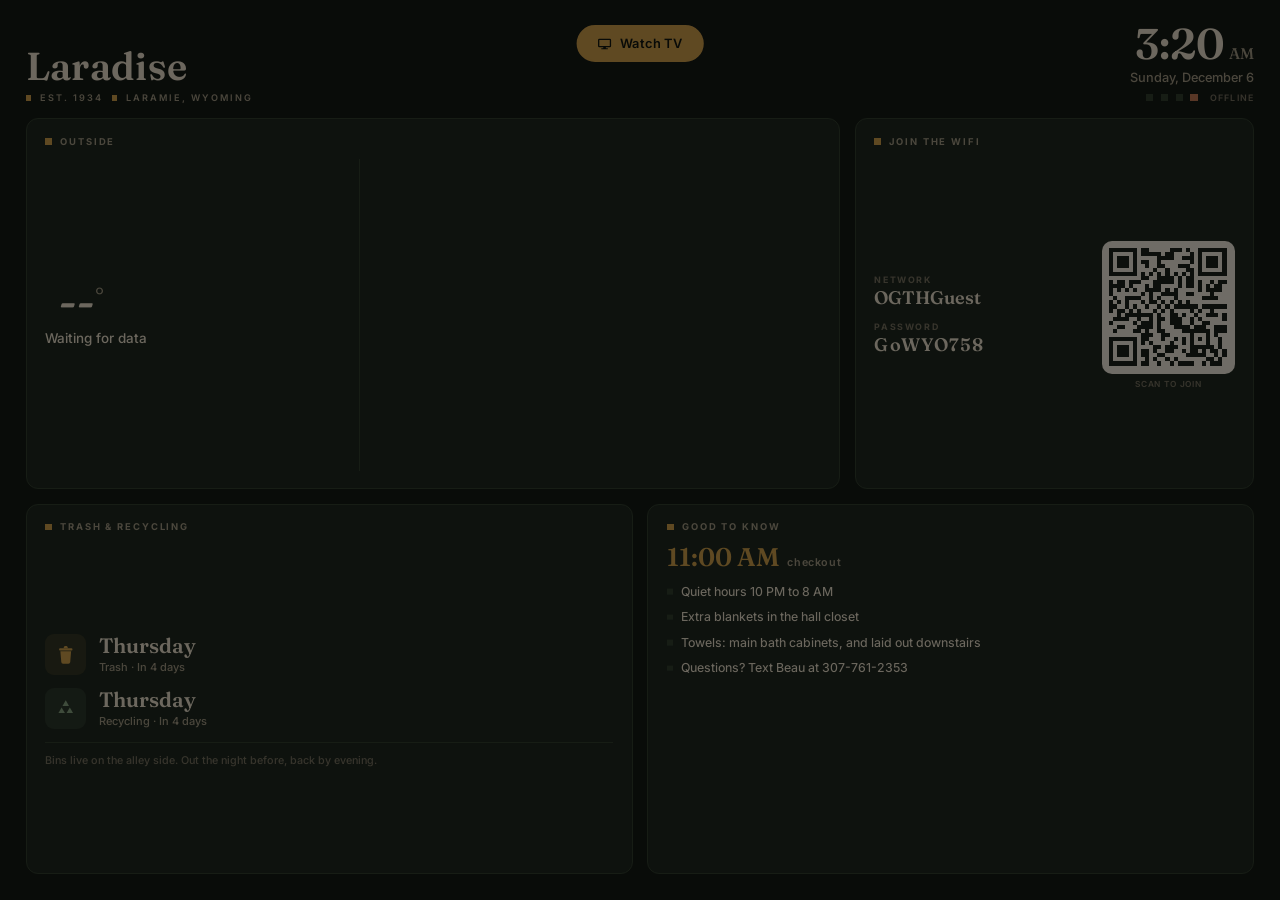
==== addons/laradise-dashboard/app/src/main/assets/index.html @ 9e6f0a65 "Laradise: guest dashboard add-on and onn 4K Pro debloat list - addons/laradise-dashboard: the Laradi" ====
<!DOCTYPE html>
<html lang="en">
<head>
<meta charset="UTF-8">
<meta name="viewport" content="width=device-width, initial-scale=1">
<title>Laradise</title>
<!--
  LARADISE KIOSK DASHBOARD
  Single-file guest dashboard for a 10" Fire tablet, backed by Home Assistant.

  QUICK START
  1. Fill in CONFIG below: HA token, entity IDs, real WiFi creds, trash schedule.
  2. Copy this file to /config/www/ on the HA VM.
     It will be served at:  http://<ha-ip>:8123/local/laradise-dashboard.html
     (haUrl can stay "" when served from HA itself, it auto-detects.)
  3. On the Fire tablet, install Fully Kiosk Browser and set that URL as the
     start URL. Keep screen on, disable screensaver.
  4. Token tip: create a separate NON-ADMIN HA user and generate the
     long-lived token from that account. Anyone on the guest LAN who finds
     this URL can read the token in the page source.

  With token left blank the page runs in DEMO mode with fake data so you can
  preview the design.
-->
<link rel="preconnect" href="https://fonts.googleapis.com">
<link rel="preconnect" href="https://fonts.gstatic.com" crossorigin>
<link href="https://fonts.googleapis.com/css2?family=Fraunces:opsz,wght@9..144,500;9..144,600;9..144,700&family=Inter:wght@400;500;600;700&display=swap" rel="stylesheet">
<script src="qrcode.min.js"></script>
<style>
  :root{
    --bg:#161b16;
    --card:#202920;
    --card-raised:#273127;
    --line:#33402f;
    --cream:#efe5d0;
    --muted:#a79e87;
    --faint:#7b7563;
    --brass:#d2a24c;
    --brass-dim:#8a6c34;
    --sage:#8da986;
    --cool:#8fb0b5;
    --terra:#c47a55;
    --ink:#131711;
    --radius:12px;
    --serif:"Fraunces", Georgia, "Times New Roman", serif;
    --sans:"Inter", -apple-system, "Segoe UI", Roboto, sans-serif;
  }
  *{box-sizing:border-box; margin:0; padding:0; -webkit-tap-highlight-color:transparent;}
  html{font-size:clamp(13px, 1.05vw, 18px);}
  body{
    background:var(--bg);
    color:var(--cream);
    font-family:var(--sans);
    height:100vh; width:100vw;
    overflow:hidden;
    user-select:none; -webkit-user-select:none;
    overscroll-behavior:none;
  }
  #app{
    height:100%;
    display:flex; flex-direction:column;
    padding:1.6rem 1.9rem 1.9rem;
    gap:1.1rem;
  }

  /* ============ HEADER ============ */
  header{display:flex; align-items:flex-end; justify-content:space-between; gap:1.5rem; position:relative;}
  .tvbtn{
    position:absolute; left:50%; top:.3rem; transform:translateX(-50%);
    display:flex; align-items:center; gap:.55rem;
    padding:.6rem 1.25rem; border-radius:999px;
    background:var(--card); color:var(--cream);
    border:2px solid var(--brass-dim);
    font-family:var(--sans); font-size:.9rem; font-weight:600; letter-spacing:.04em;
    cursor:pointer; outline:none;
    transition:background .15s, color .15s, border-color .15s, transform .15s;
  }
  .tvbtn svg{width:1.1rem; height:1.1rem; fill:currentColor;}
  .tvbtn:focus{background:var(--brass); border-color:var(--brass); color:var(--ink); transform:translateX(-50%) scale(1.06);}
  .brand h1{
    font-family:var(--serif);
    font-weight:600;
    font-size:2.9rem;
    letter-spacing:.01em;
    line-height:1;
  }
  .brand .sub{
    margin-top:.5rem;
    display:flex; align-items:center; gap:.65rem;
    font-size:.68rem; font-weight:600;
    letter-spacing:.22em; text-transform:uppercase;
    color:var(--muted);
  }
  .sub .sq{width:.42rem; height:.42rem; background:var(--brass);}
  .timeblock{text-align:right;}
  .clock{
    font-family:var(--serif); font-weight:600;
    font-size:3.2rem; line-height:1;
    font-variant-numeric:tabular-nums;
  }
  .clock .ampm{font-size:1.15rem; font-weight:500; color:var(--muted); margin-left:.35rem;}
  .date{margin-top:.4rem; font-size:.95rem; color:var(--muted); font-weight:500;}

  /* craftsman tile divider, signature element */
  .tilerow{display:flex; gap:.55rem; align-items:center;}
  .tilerow .tile{width:.55rem; height:.55rem; background:var(--line);}
  .tilerow .tile.lit{background:var(--brass);}
  #connTile{transition:background .4s;}
  .connlabel{font-size:.66rem; letter-spacing:.14em; text-transform:uppercase; color:var(--faint); font-weight:600; margin-left:.35rem;}

  /* ============ GRID ============ */
  .grid{
    flex:1; min-height:0;
    display:grid;
    grid-template-columns:repeat(12, 1fr);
    grid-template-rows:repeat(2, 1fr);
    gap:1.1rem;
  }
  .card{
    background:var(--card);
    border:1px solid var(--line);
    border-radius:var(--radius);
    padding:1.25rem 1.4rem;
    display:flex; flex-direction:column;
    min-height:0; overflow:hidden;
  }
  .card-eyebrow{
    display:flex; align-items:center; gap:.6rem;
    font-size:.7rem; font-weight:700;
    letter-spacing:.2em; text-transform:uppercase;
    color:var(--muted);
    margin-bottom:.9rem;
    flex-shrink:0;
  }
  .card-eyebrow::before{content:""; width:.5rem; height:.5rem; background:var(--brass); flex-shrink:0;}
  .card-eyebrow svg{width:1.05rem; height:1.05rem; fill:var(--muted); margin-left:auto;}

  #climateCol{grid-column:span 4; grid-row:span 2; display:flex; flex-direction:column; gap:1.1rem;}
  #weatherCard{grid-column:span 5;}
  #wifiCard{grid-column:span 3;}
  #trashCard{grid-column:span 4;}
  #notesCard{grid-column:span 4;}
  body.noclimate #climateCol{display:none;}
  body.noclimate #weatherCard{grid-column:span 8;}
  body.noclimate #wifiCard{grid-column:span 4;}
  body.noclimate #trashCard, body.noclimate #notesCard{grid-column:span 6;}

  /* ============ CLIMATE ============ */
  .clim{flex:1;}
  .clim-body{flex:1; display:flex; flex-direction:column; justify-content:space-between; min-height:0;}
  .clim-now{display:flex; align-items:baseline; gap:.9rem; flex-wrap:wrap;}
  .clim-temp{
    font-family:var(--serif); font-weight:600;
    font-size:clamp(3.6rem, 5.2vw, 5.4rem);
    line-height:.95;
    font-variant-numeric:tabular-nums;
  }
  .clim-temp .deg{font-size:.45em; vertical-align:.7em; color:var(--muted); font-weight:500;}
  .action-chip{
    font-size:.72rem; font-weight:700; letter-spacing:.14em; text-transform:uppercase;
    padding:.4rem .7rem; border-radius:6px;
    background:var(--card-raised); color:var(--muted);
    border:1px solid var(--line);
  }
  .action-chip.heating{color:var(--brass); border-color:var(--brass-dim);}
  .action-chip.cooling{color:var(--cool); border-color:#4e6a6e;}
  .action-chip.drying, .action-chip.fan{color:var(--sage); border-color:#4d6349;}

  .setrow{
    display:flex; align-items:center; justify-content:space-between;
    gap:.8rem; margin:1.1rem 0;
  }
  .setbtn{
    width:4.1rem; height:4.1rem;
    border-radius:10px;
    border:1px solid var(--line);
    background:var(--card-raised);
    color:var(--brass);
    font-family:var(--serif); font-size:2rem; font-weight:600;
    display:flex; align-items:center; justify-content:center;
    cursor:pointer;
    transition:transform .08s, background .15s;
  }
  .setbtn:active{transform:scale(.94); background:#2e3a2e;}
  .settarget{text-align:center;}
  .settarget .val{
    font-family:var(--serif); font-weight:600;
    font-size:2.7rem; line-height:1;
    font-variant-numeric:tabular-nums;
  }
  .settarget .lbl{font-size:.68rem; letter-spacing:.18em; text-transform:uppercase; color:var(--muted); font-weight:600; margin-top:.3rem;}

  .modes{display:flex; flex-wrap:wrap; gap:.55rem;}
  .modebtn{
    flex:1; min-width:4.2rem;
    padding:.75rem .5rem;
    border-radius:8px;
    border:1px solid var(--line);
    background:transparent;
    color:var(--muted);
    font-family:var(--sans); font-size:.82rem; font-weight:600;
    letter-spacing:.04em;
    cursor:pointer;
    transition:all .15s;
  }
  .modebtn.active{background:var(--brass); border-color:var(--brass); color:var(--ink);}
  .modebtn:active{transform:scale(.96);}
  .clim-offline{color:var(--terra); font-size:.85rem; font-weight:500; margin-top:.6rem;}

  /* ============ WEATHER ============ */
  .wx-body{flex:1; display:flex; gap:1.4rem; min-height:0; align-items:stretch;}
  .wx-now{display:flex; flex-direction:column; justify-content:center; gap:.35rem; min-width:38%;}
  .wx-nowtop{display:flex; align-items:center; gap:1rem;}
  .wx-nowtop svg{width:3.4rem; height:3.4rem; fill:var(--brass); flex-shrink:0;}
  .wx-temp{
    font-family:var(--serif); font-weight:600;
    font-size:clamp(2.8rem, 3.6vw, 3.8rem); line-height:1;
    font-variant-numeric:tabular-nums;
  }
  .wx-temp .deg{font-size:.5em; vertical-align:.6em; color:var(--muted);}
  .wx-cond{font-size:1rem; color:var(--cream); font-weight:500;}
  .wx-hilo{font-size:.85rem; color:var(--muted); font-weight:500;}
  .wx-forecast{
    flex:1; display:flex; gap:.6rem;
    border-left:1px solid var(--line);
    padding-left:1.4rem;
  }
  .wx-day{
    flex:1; display:flex; flex-direction:column;
    align-items:center; justify-content:center; gap:.55rem;
  }
  .wx-day .d{font-size:.7rem; font-weight:700; letter-spacing:.16em; text-transform:uppercase; color:var(--muted);}
  .wx-day svg{width:1.9rem; height:1.9rem; fill:var(--cream);}
  .wx-day .hi{font-size:1.05rem; font-weight:600; font-variant-numeric:tabular-nums;}
  .wx-day .lo{font-size:.85rem; color:var(--faint); font-weight:500; font-variant-numeric:tabular-nums;}

  /* ============ WIFI ============ */
  .wifi-body{flex:1; display:flex; gap:1.1rem; align-items:center; min-height:0;}
  .wifi-text{flex:1; min-width:0; display:flex; flex-direction:column; gap:.85rem;}
  .wifi-field .k{font-size:.66rem; letter-spacing:.18em; text-transform:uppercase; color:var(--faint); font-weight:700; margin-bottom:.25rem;}
  .wifi-field .v{
    font-family:var(--serif); font-weight:600;
    font-size:1.35rem; line-height:1.15;
    overflow-wrap:anywhere;
  }
  .wifi-field .v.pass{letter-spacing:.06em;}
  .qrwrap{
    background:#f5efe2;
    padding:.55rem; border-radius:10px;
    flex-shrink:0;
    display:flex; align-items:center; justify-content:center;
  }
  .qrhint{font-size:.62rem; color:var(--faint); text-align:center; margin-top:.4rem; letter-spacing:.08em; text-transform:uppercase; font-weight:600;}

  /* ============ TRASH ============ */
  .trash-body{flex:1; display:flex; flex-direction:column; justify-content:center; gap:1rem; min-height:0;}
  .pickup{display:flex; align-items:center; gap:1rem;}
  .pickup .icon{
    width:3rem; height:3rem; border-radius:9px;
    display:flex; align-items:center; justify-content:center;
    flex-shrink:0;
  }
  .pickup .icon svg{width:1.6rem; height:1.6rem;}
  .pickup.trash .icon{background:rgba(210,162,76,.13);} .pickup.trash .icon svg{fill:var(--brass);}
  .pickup.recycle .icon{background:rgba(141,169,134,.13);} .pickup.recycle .icon svg{fill:var(--sage);}
  .pickup .info{min-width:0;}
  .pickup .day{font-family:var(--serif); font-weight:600; font-size:1.55rem; line-height:1.1;}
  .pickup .when{font-size:.82rem; color:var(--muted); font-weight:500; margin-top:.15rem;}
  .trash-note{font-size:.8rem; color:var(--faint); font-weight:500; border-top:1px solid var(--line); padding-top:.8rem;}

  /* ============ NOTES ============ */
  .notes-body{flex:1; display:flex; flex-direction:column; min-height:0;}
  .checkout{display:flex; align-items:baseline; gap:.6rem; margin-bottom:.95rem;}
  .checkout .t{font-family:var(--serif); font-weight:600; font-size:1.9rem; color:var(--brass); line-height:1;}
  .checkout .l{font-size:.8rem; color:var(--muted); font-weight:600; letter-spacing:.06em;}
  .notelist{list-style:none; display:flex; flex-direction:column; gap:.6rem; overflow:hidden;}
  .notelist li{
    display:flex; gap:.65rem; align-items:baseline;
    font-size:.92rem; line-height:1.4; color:var(--cream); font-weight:450;
  }
  .notelist li::before{content:""; width:.4rem; height:.4rem; background:var(--line); flex-shrink:0; transform:translateY(-.1rem);}

  /* ============ NIGHT DIM ============ */
  #nightdim{
    position:fixed; inset:0; background:#000;
    opacity:0; pointer-events:none;
    transition:opacity 2.5s ease;
    z-index:50;
  }

  /* ============ PORTRAIT FALLBACK ============ */
  @media (orientation:portrait){
    body{overflow-y:auto;}
    #app{height:auto; min-height:100%;}
    .grid{display:flex; flex-direction:column;}
    #climateCol{order:1;} #weatherCard{order:2;} #wifiCard{order:3;} #trashCard{order:4;} #notesCard{order:5;}
    .card{min-height:11rem;}
  }
  @media (prefers-reduced-motion:reduce){
    *{transition:none !important;}
  }
</style>
</head>
<body>
<div id="app">
  <header>
    <div class="brand">
      <h1>Laradise</h1>
      <div class="sub">
        <span class="sq"></span><span>Est. 1934</span>
        <span class="sq"></span><span>Laramie, Wyoming</span>
      </div>
    </div>
    <button class="tvbtn" id="tvBtn"><svg viewBox="0 0 24 24"><path d="M4 5h16a2 2 0 0 1 2 2v9a2 2 0 0 1-2 2h-6v1.5h3V21H7v-1.5h3V18H4a2 2 0 0 1-2-2V7a2 2 0 0 1 2-2zm0 2v9h16V7z"/></svg>Watch TV</button>
    <div class="timeblock">
      <div class="clock"><span id="clockTime">--:--</span><span class="ampm" id="clockAmpm"></span></div>
      <div class="date" id="clockDate"></div>
      <div class="tilerow" style="justify-content:flex-end; margin-top:.55rem;">
        <span class="tile"></span><span class="tile"></span><span class="tile"></span>
        <span class="tile" id="connTile"></span>
        <span class="connlabel" id="connLabel">starting</span>
      </div>
    </div>
  </header>

  <div class="grid">
    <div id="climateCol"></div>

    <div class="card" id="weatherCard">
      <div class="card-eyebrow"><span>Outside</span></div>
      <div class="wx-body">
        <div class="wx-now">
          <div class="wx-nowtop">
            <span id="wxIcon"></span>
            <span class="wx-temp"><span id="wxTemp">--</span><span class="deg">&deg;</span></span>
          </div>
          <div class="wx-cond" id="wxCond">Waiting for data</div>
          <div class="wx-hilo" id="wxHilo"></div>
        </div>
        <div class="wx-forecast" id="wxForecast"></div>
      </div>
    </div>

    <div class="card" id="wifiCard">
      <div class="card-eyebrow"><span>Join the WiFi</span></div>
      <div class="wifi-body">
        <div class="wifi-text">
          <div class="wifi-field"><div class="k">Network</div><div class="v" id="wifiSsid"></div></div>
          <div class="wifi-field"><div class="k">Password</div><div class="v pass" id="wifiPass"></div></div>
        </div>
        <div>
          <div class="qrwrap"><div id="qr"></div></div>
          <div class="qrhint">Scan to join</div>
        </div>
      </div>
    </div>

    <div class="card" id="trashCard">
      <div class="card-eyebrow"><span>Trash &amp; Recycling</span></div>
      <div class="trash-body">
        <div class="pickup trash">
          <div class="icon"><svg viewBox="0 0 24 24"><path d="M6 8h12l-1 12.2A2 2 0 0 1 15 22H9a2 2 0 0 1-2-1.8L6 8z"/><rect x="4.5" y="4.8" width="15" height="2.4" rx="1.2"/><path d="M9.5 4.8 10 3.3A1.4 1.4 0 0 1 11.3 2.3h1.4A1.4 1.4 0 0 1 14 3.3l.5 1.5z"/></svg></div>
          <div class="info"><div class="day" id="trashDay">--</div><div class="when" id="trashWhen"></div></div>
        </div>
        <div class="pickup recycle">
          <div class="icon"><svg viewBox="0 0 24 24"><g><path d="M12 2.6 15.6 8.8H8.4z"/></g><g transform="rotate(120 12 12)"><path d="M12 2.6 15.6 8.8H8.4z"/></g><g transform="rotate(240 12 12)"><path d="M12 2.6 15.6 8.8H8.4z"/></g></svg></div>
          <div class="info"><div class="day" id="recycleDay">--</div><div class="when" id="recycleWhen"></div></div>
        </div>
        <div class="trash-note" id="trashNote"></div>
      </div>
    </div>

    <div class="card" id="notesCard">
      <div class="card-eyebrow"><span>Good to Know</span></div>
      <div class="notes-body">
        <div class="checkout"><span class="t" id="checkoutTime"></span><span class="l">checkout</span></div>
        <ul class="notelist" id="noteList"></ul>
      </div>
    </div>
  </div>
</div>
<div id="nightdim"></div>

<script>
/* ================================================================
   CONFIG - everything you edit lives here
   ================================================================ */
const CONFIG = {
  // Leave "" when this file is served from HA at /local/ (auto-detects).
  // Otherwise set it, e.g. "http://192.168.1.50:8123"
  haUrl: "",

  // Long-lived access token. Leave "" for demo mode.
  // Make it from a dedicated non-admin HA user: Profile > Security > tokens.
  token: "",

  // One or more climate entities. Find IDs in Developer Tools > States.
  climate: [
    { entity: "climate.laradise_mini_split", label: "Mini Split" },
    // { entity: "climate.sensi_thermostat", label: "Furnace" },
  ],

  // Where the forecast comes from while Home Assistant isn't connected (Open-Meteo, no key).
  location: { lat: 41.3114, lon: -105.5911, tz: "America/Denver" },

  // Weather entity for current conditions + forecast.
  weatherEntity: "weather.forecast_home",

  wifi: {
    ssid: "OGTHGuest",
    password: "GoWYO758",
  },

  // Weekdays: 0=Sun 1=Mon 2=Tue 3=Wed 4=Thu 5=Fri 6=Sat
  trash: { weekday: 4 },
  // Biweekly recycling: anchorDate must be a known past pickup date.
  recycling: { weekday: 4, anchorDate: "2026-08-06", everyNWeeks: 2 },
  trashNote: "Bins live on the alley side. Out the night before, back by evening.",

  checkout: "11:00 AM",
  notes: [
    "Quiet hours 10 PM to 8 AM",
    "Extra blankets in the hall closet",
    "Towels: main bath cabinets, and laid out downstairs",
    "Questions? Text Beau at 307-761-2353",
  ],

  // Guests can only move the setpoint inside this range.
  setpointMin: 62,
  setpointMax: 78,

  // Dim the panel overnight. Any touch wakes it for 45 s.
  nightDim: { enabled: true, start: 22, end: 7, level: 0.55 },
};

/* ================================================================
   WEATHER ICONS - solid filled shapes
   ================================================================ */
const ICONS = {
  sun: '<svg viewBox="0 0 24 24"><circle cx="12" cy="12" r="4.6"/><g><rect x="11.1" y="1.4" width="1.8" height="3.4" rx=".9"/><rect x="11.1" y="19.2" width="1.8" height="3.4" rx=".9"/><rect x="1.4" y="11.1" width="3.4" height="1.8" rx=".9"/><rect x="19.2" y="11.1" width="3.4" height="1.8" rx=".9"/></g><g transform="rotate(45 12 12)"><rect x="11.1" y="1.4" width="1.8" height="3.4" rx=".9"/><rect x="11.1" y="19.2" width="1.8" height="3.4" rx=".9"/><rect x="1.4" y="11.1" width="3.4" height="1.8" rx=".9"/><rect x="19.2" y="11.1" width="3.4" height="1.8" rx=".9"/></g></svg>',
  moon: '<svg viewBox="0 0 24 24"><path d="M20.6 14.8A8.8 8.8 0 0 1 9.2 3.4 8.8 8.8 0 1 0 20.6 14.8z"/></svg>',
  cloud: '<svg viewBox="0 0 24 24"><path d="M6.6 18.5a4.1 4.1 0 0 1-.6-8.15A6.4 6.4 0 0 1 18.5 9.4a4.3 4.3 0 0 1-1 9.1z"/></svg>',
  partly: '<svg viewBox="0 0 24 24"><circle cx="8" cy="7.6" r="3.1"/><g><rect x="7.3" y="1" width="1.4" height="2.3" rx=".7"/><rect x="1.4" y="6.9" width="2.3" height="1.4" rx=".7"/><rect x="2.9" y="2.9" width="1.4" height="2.3" rx=".7" transform="rotate(-45 3.6 4)"/></g><path d="M9.6 20.5a3.6 3.6 0 0 1-.5-7.2 5.6 5.6 0 0 1 10.9-.8 3.8 3.8 0 0 1-.9 8z"/></svg>',
  rain: '<svg viewBox="0 0 24 24"><path d="M6.9 15.4a3.8 3.8 0 0 1-.55-7.55A5.9 5.9 0 0 1 17.9 7a4 4 0 0 1-.95 8.4z"/><rect x="7" y="17" width="1.7" height="4.6" rx=".85" transform="rotate(16 7.85 19.3)"/><rect x="11.4" y="17.4" width="1.7" height="4.6" rx=".85" transform="rotate(16 12.25 19.7)"/><rect x="15.7" y="17" width="1.7" height="4.6" rx=".85" transform="rotate(16 16.55 19.3)"/></svg>',
  snow: '<svg viewBox="0 0 24 24"><path d="M6.9 15.4a3.8 3.8 0 0 1-.55-7.55A5.9 5.9 0 0 1 17.9 7a4 4 0 0 1-.95 8.4z"/><circle cx="8" cy="19" r="1.25"/><circle cx="12.2" cy="21" r="1.25"/><circle cx="16.4" cy="19" r="1.25"/></svg>',
  storm: '<svg viewBox="0 0 24 24"><path d="M6.9 14.2a3.8 3.8 0 0 1-.55-7.55A5.9 5.9 0 0 1 17.9 5.8a4 4 0 0 1-.95 8.4z"/><path d="M12.6 12.6 8.9 18.6h2.7L10.2 23l5.6-6.8h-3z"/></svg>',
  fog: '<svg viewBox="0 0 24 24"><path d="M6.9 12.6a3.6 3.6 0 0 1-.5-7.2 5.6 5.6 0 0 1 10.9-.8 3.8 3.8 0 0 1-.9 8z"/><rect x="4" y="15" width="16" height="1.8" rx=".9"/><rect x="6" y="18.4" width="12" height="1.8" rx=".9"/></svg>',
  wind: '<svg viewBox="0 0 24 24"><rect x="2.5" y="6.2" width="14" height="2" rx="1"/><rect x="4.5" y="11" width="17" height="2" rx="1"/><rect x="7" y="15.8" width="11" height="2" rx="1"/></svg>',
};
const CONDITION_ICON = {
  "sunny":"sun","clear-night":"moon","partlycloudy":"partly","cloudy":"cloud",
  "rainy":"rain","pouring":"rain","lightning":"storm","lightning-rainy":"storm",
  "snowy":"snow","snowy-rainy":"snow","hail":"snow","fog":"fog",
  "windy":"wind","windy-variant":"wind","exceptional":"sun",
};
const CONDITION_LABEL = {
  "sunny":"Sunny","clear-night":"Clear","partlycloudy":"Partly cloudy","cloudy":"Cloudy",
  "rainy":"Rain","pouring":"Heavy rain","lightning":"Thunderstorms","lightning-rainy":"Thunderstorms",
  "snowy":"Snow","snowy-rainy":"Wintry mix","hail":"Hail","fog":"Fog",
  "windy":"Windy","windy-variant":"Windy","exceptional":"Clear",
};
const MODE_LABEL = {off:"Off", heat:"Heat", cool:"Cool", dry:"Dry", fan_only:"Fan", auto:"Auto", heat_cool:"Auto"};
const ACTION_LABEL = {heating:"Heating", cooling:"Cooling", drying:"Drying", fan:"Fan", idle:"Idle", off:"Off"};

/* ================================================================
   STATE + HA CONNECTION
   ================================================================ */
const S = {};                 // entity_id -> {s: state, a: attributes}
let ws = null, msgId = 0, retryMs = 2000;
const pending = {};           // msgId -> handler
const demo = !CONFIG.token;

function setConn(mode){
  const tile = document.getElementById("connTile");
  const label = document.getElementById("connLabel");
  const map = {
    live:    ["var(--sage)",  "live"],
    demo:    ["var(--brass)", "demo"],
    offline: ["var(--terra)", "offline"],
    auth:    ["var(--terra)", "check token"],
    starting:["var(--line)",  "starting"],
    weather: ["var(--sage)",  "online"],
  };
  const [color, text] = map[mode] || map.starting;
  tile.style.background = color;
  label.textContent = text;
}

function wsUrl(){
  if (CONFIG.haUrl) return CONFIG.haUrl.replace(/^http/, "ws") + "/api/websocket";
  const proto = location.protocol === "https:" ? "wss" : "ws";
  return proto + "://" + location.host + "/api/websocket";
}

function connect(){
  if (demo) { startOpenMeteo(); return; }
  setConn("starting");
  try { ws = new WebSocket(wsUrl()); }
  catch(e){ setConn("offline"); scheduleRetry(); return; }

  ws.onmessage = (ev) => {
    const msg = JSON.parse(ev.data);
    if (msg.type === "auth_required"){
      ws.send(JSON.stringify({type:"auth", access_token: CONFIG.token}));
    } else if (msg.type === "auth_ok"){
      retryMs = 2000;
      setConn("live");
      subscribeEntities();
      fetchForecast();
    } else if (msg.type === "auth_invalid"){
      setConn("auth");
    } else if (msg.type === "event" && msg.event){
      handleEntityEvent(msg.event);
    } else if (msg.type === "result" && pending[msg.id]){
      pending[msg.id](msg); delete pending[msg.id];
    }
  };
  ws.onclose = () => { setConn("offline"); scheduleRetry(); };
  ws.onerror = () => { try{ws.close();}catch(e){} };
}
function scheduleRetry(){
  setTimeout(connect, retryMs);
  retryMs = Math.min(retryMs * 1.6, 30000);
}
function send(obj, handler){
  if (!ws || ws.readyState !== 1) return;
  obj.id = ++msgId;
  if (handler) pending[obj.id] = handler;
  ws.send(JSON.stringify(obj));
}

function trackedEntities(){
  const ids = CONFIG.climate.map(c => c.entity);
  if (CONFIG.weatherEntity) ids.push(CONFIG.weatherEntity);
  return ids;
}
function subscribeEntities(){
  send({type:"subscribe_entities", entity_ids: trackedEntities()});
}
function handleEntityEvent(ev){
  if (ev.a) for (const [id, e] of Object.entries(ev.a)){ S[id] = {s:e.s, a:e.a||{}}; renderEntity(id); }
  if (ev.c) for (const [id, e] of Object.entries(ev.c)){
    const plus = e["+"] || {};
    if (!S[id]) S[id] = {s:null, a:{}};
    if (plus.s !== undefined) S[id].s = plus.s;
    if (plus.a) S[id].a = {...S[id].a, ...plus.a};
    renderEntity(id);
  }
  if (ev.r) for (const id of ev.r){ delete S[id]; renderEntity(id); }
}
function callService(domain, service, data, entityId){
  send({type:"call_service", domain, service, service_data:data, target:{entity_id:entityId}});
}

/* ---- forecast via weather.get_forecasts ---- */
let forecast = [];
function fetchForecast(){
  if (!CONFIG.weatherEntity) return;
  send({
    type:"call_service", domain:"weather", service:"get_forecasts",
    service_data:{type:"daily"}, target:{entity_id: CONFIG.weatherEntity},
    return_response:true,
  }, (msg) => {
    const r = msg.result && msg.result.response && msg.result.response[CONFIG.weatherEntity];
    forecast = (r && r.forecast) ? r.forecast : [];
    renderWeather();
  });
}
setInterval(() => { if (!demo && ws && ws.readyState === 1) fetchForecast(); }, 30*60*1000);

/* ================================================================
   RENDERING
   ================================================================ */
function renderEntity(id){
  if (id === CONFIG.weatherEntity) renderWeather();
  if (CONFIG.climate.some(c => c.entity === id)) renderClimateCard(id);
}

/* ---- climate ---- */
const localTarget = {};       // entity -> pending setpoint while debouncing
const targetTimers = {};

function buildClimateCards(){
  const col = document.getElementById("climateCol");
  col.innerHTML = "";
  for (const c of CONFIG.climate){
    const card = document.createElement("div");
    card.className = "card clim";
    card.id = "clim-" + cssId(c.entity);
    card.innerHTML =
      '<div class="card-eyebrow"><span>' + esc(c.label) + '</span>' +
      '<svg viewBox="0 0 24 24"><path d="M14 13.4V5a2.6 2.6 0 0 0-5.2 0v8.4a4.6 4.6 0 1 0 5.2 0z"/></svg></div>' +
      '<div class="clim-body">' +
        '<div>' +
          '<div class="clim-now"><span class="clim-temp"><span class="cur">--</span><span class="deg">&deg;</span></span>' +
          '<span class="action-chip">--</span></div>' +
          '<div class="clim-offline" style="display:none;">Unit is offline right now</div>' +
        '</div>' +
        '<div class="setrow">' +
          '<button class="setbtn" data-d="-1">&minus;</button>' +
          '<div class="settarget"><div class="val">--</div><div class="lbl">Set to</div></div>' +
          '<button class="setbtn" data-d="1">+</button>' +
        '</div>' +
        '<div class="modes"></div>' +
      '</div>';
    col.appendChild(card);
    card.querySelectorAll(".setbtn").forEach(btn => {
      btn.addEventListener("click", () => bumpTarget(c.entity, parseInt(btn.dataset.d, 10)));
    });
  }
}
function bumpTarget(entity, delta){
  const ent = S[entity];
  const base = localTarget[entity] ?? (ent && ent.a.temperature);
  if (base == null) return;
  let t = Math.round(base) + delta;
  t = Math.min(CONFIG.setpointMax, Math.max(CONFIG.setpointMin, t));
  localTarget[entity] = t;
  renderClimateCard(entity);
  clearTimeout(targetTimers[entity]);
  targetTimers[entity] = setTimeout(() => {
    if (!demo) callService("climate", "set_temperature", {temperature: t}, entity);
    else if (S[entity]) { S[entity].a.temperature = t; }
    delete localTarget[entity];
  }, 1200);
}
function setMode(entity, mode){
  if (!demo) callService("climate", "set_hvac_mode", {hvac_mode: mode}, entity);
  else if (S[entity]) {
    S[entity].s = mode;
    S[entity].a.hvac_action = mode === "off" ? "off" : (mode === "heat" ? "heating" : mode === "cool" ? "cooling" : "idle");
    renderClimateCard(entity);
  }
}
function renderClimateCard(entity){
  const card = document.getElementById("clim-" + cssId(entity));
  if (!card) return;
  const ent = S[entity];
  const cur = card.querySelector(".cur");
  const chip = card.querySelector(".action-chip");
  const off = card.querySelector(".clim-offline");
  const tval = card.querySelector(".settarget .val");
  const modesEl = card.querySelector(".modes");
  const setrow = card.querySelector(".setrow");

  if (!ent || ent.s === "unavailable" || ent.s === "unknown"){
    cur.textContent = "--"; chip.textContent = "--"; chip.className = "action-chip";
    off.style.display = ""; setrow.style.visibility = "hidden"; modesEl.innerHTML = "";
    return;
  }
  off.style.display = "none"; setrow.style.visibility = "";

  const a = ent.a;
  cur.textContent = a.current_temperature != null ? Math.round(a.current_temperature) : "--";

  const action = a.hvac_action || (ent.s === "off" ? "off" : "idle");
  chip.textContent = ACTION_LABEL[action] || action;
  chip.className = "action-chip " + action;

  const target = localTarget[entity] ?? a.temperature;
  if (target != null){ tval.textContent = Math.round(target) + "\u00B0"; setrow.style.display = ""; }
  else { setrow.style.display = "none"; }

  const modes = a.hvac_modes || [];
  modesEl.innerHTML = "";
  for (const m of modes){
    const b = document.createElement("button");
    b.className = "modebtn" + (ent.s === m ? " active" : "");
    b.textContent = MODE_LABEL[m] || m;
    b.addEventListener("click", () => setMode(entity, m));
    modesEl.appendChild(b);
  }
}

/* ---- weather ---- */
function renderWeather(){
  const ent = S[CONFIG.weatherEntity];
  const iconEl = document.getElementById("wxIcon");
  if (ent && ent.s && ent.s !== "unavailable"){
    document.getElementById("wxTemp").textContent = Math.round(ent.a.temperature ?? 0);
    document.getElementById("wxCond").textContent = CONDITION_LABEL[ent.s] || cap(ent.s);
    iconEl.innerHTML = ICONS[CONDITION_ICON[ent.s] || "cloud"];
    iconEl.firstChild.style.width = "3.4rem"; iconEl.firstChild.style.height = "3.4rem";
    iconEl.firstChild.style.fill = "var(--brass)";
  }
  const fEl = document.getElementById("wxForecast");
  fEl.innerHTML = "";
  const days = forecast.slice(0, 4);
  if (days.length && days[0].temperature != null){
    const lo = days[0].templow != null ? Math.round(days[0].templow) : null;
    document.getElementById("wxHilo").textContent =
      "High " + Math.round(days[0].temperature) + "\u00B0" + (lo != null ? " \u00B7 Low " + lo + "\u00B0" : "");
  }
  for (const d of days){
    const day = new Date(d.datetime);
    const el = document.createElement("div");
    el.className = "wx-day";
    const key = CONDITION_ICON[d.condition] || "cloud";
    el.innerHTML =
      '<span class="d">' + day.toLocaleDateString(undefined, {weekday:"short"}) + '</span>' +
      ICONS[key] +
      '<span class="hi">' + Math.round(d.temperature) + '\u00B0</span>' +
      '<span class="lo">' + (d.templow != null ? Math.round(d.templow) + "\u00B0" : "") + '</span>';
    fEl.appendChild(el);
  }
}

/* ---- static cards ---- */
function renderStatics(){
  document.getElementById("wifiSsid").textContent = CONFIG.wifi.ssid;
  document.getElementById("wifiPass").textContent = CONFIG.wifi.password;
  try {
    const escQR = s => s.replace(/([\\;,:"'])/g, "\\$1");
    new QRCode(document.getElementById("qr"), {
      text: "WIFI:T:WPA;S:" + escQR(CONFIG.wifi.ssid) + ";P:" + escQR(CONFIG.wifi.password) + ";;",
      width: 118, height: 118,
      colorDark: "#1c221b", colorLight: "#f5efe2",
      correctLevel: QRCode.CorrectLevel.M,
    });
  } catch(e){
    const w = document.querySelector(".qrwrap"); if (w) w.parentElement.style.display = "none";
  }
  document.getElementById("trashNote").textContent = CONFIG.trashNote;
  document.getElementById("checkoutTime").textContent = CONFIG.checkout;
  const ul = document.getElementById("noteList");
  ul.innerHTML = "";
  for (const n of CONFIG.notes){
    const li = document.createElement("li"); li.textContent = n; ul.appendChild(li);
  }
  renderPickups();
}

function nextWeekday(from, wd){
  const d = new Date(from.getFullYear(), from.getMonth(), from.getDate());
  d.setDate(d.getDate() + ((wd - d.getDay() + 7) % 7));
  return d;
}
function daysUntil(d){
  const today = new Date(); today.setHours(0,0,0,0);
  return Math.round((d - today) / 86400000);
}
function whenText(n){
  if (n === 0) return "Today";
  if (n === 1) return "Tomorrow \u00B7 bins out tonight";
  return "In " + n + " days";
}
function renderPickups(){
  const now = new Date();
  const t = nextWeekday(now, CONFIG.trash.weekday);
  document.getElementById("trashDay").textContent = t.toLocaleDateString(undefined, {weekday:"long"});
  document.getElementById("trashWhen").textContent = "Trash \u00B7 " + whenText(daysUntil(t));

  let r = nextWeekday(now, CONFIG.recycling.weekday);
  const anchor = nextWeekday(new Date(CONFIG.recycling.anchorDate + "T12:00:00"), CONFIG.recycling.weekday);
  let guard = 0;
  while (Math.round((r - anchor) / 604800000) % CONFIG.recycling.everyNWeeks !== 0 && guard++ < 8){
    r.setDate(r.getDate() + 7);
  }
  const dn = daysUntil(r);
  document.getElementById("recycleDay").textContent =
    dn <= 6 ? r.toLocaleDateString(undefined, {weekday:"long"})
            : r.toLocaleDateString(undefined, {weekday:"short", month:"short", day:"numeric"});
  document.getElementById("recycleWhen").textContent = "Recycling \u00B7 " + whenText(dn);
}

/* ---- clock + night dim ---- */
function tickClock(){
  const now = new Date();
  let h = now.getHours(); const ampm = h >= 12 ? "PM" : "AM";
  h = h % 12 || 12;
  document.getElementById("clockTime").textContent = h + ":" + String(now.getMinutes()).padStart(2,"0");
  document.getElementById("clockAmpm").textContent = ampm;
  document.getElementById("clockDate").textContent =
    now.toLocaleDateString(undefined, {weekday:"long", month:"long", day:"numeric"});
}
let dimAwake = 0;
function tickDim(){
  const nd = CONFIG.nightDim;
  const el = document.getElementById("nightdim");
  if (!nd.enabled){ el.style.opacity = 0; return; }
  const h = new Date().getHours();
  const night = nd.start > nd.end ? (h >= nd.start || h < nd.end) : (h >= nd.start && h < nd.end);
  el.style.opacity = (night && Date.now() > dimAwake) ? nd.level : 0;
}
document.addEventListener("pointerdown", () => { dimAwake = Date.now() + 45000; tickDim(); }, {passive:true});
document.addEventListener("keydown", () => { dimAwake = Date.now() + 45000; tickDim(); });
setInterval(() => { tickClock(); tickDim(); renderPickups(); }, 15000);

/* ---- forecast from Open-Meteo while Home Assistant isn't connected ---- */
const WMO = c =>
  c === 0 ? "sunny" : c <= 2 ? "partlycloudy" : c === 3 ? "cloudy" :
  (c === 45 || c === 48) ? "fog" :
  (c >= 51 && c <= 57) ? "rainy" : (c === 61 || c === 63 || c === 80 || c === 81) ? "rainy" :
  (c === 65 || c === 82) ? "pouring" : (c === 66 || c === 67) ? "snowy-rainy" :
  ((c >= 71 && c <= 77) || c === 85 || c === 86) ? "snowy" :
  c >= 95 ? "lightning-rainy" : "cloudy";

function startOpenMeteo(){
  document.body.classList.add("noclimate");
  fetchOpenMeteo();
  setInterval(fetchOpenMeteo, 30*60*1000);
}
function fetchOpenMeteo(){
  const L = CONFIG.location;
  const url = "https://api.open-meteo.com/v1/forecast?latitude=" + L.lat + "&longitude=" + L.lon +
    "&current=temperature_2m,weather_code,is_day&daily=weather_code,temperature_2m_max,temperature_2m_min" +
    "&temperature_unit=fahrenheit&timezone=" + encodeURIComponent(L.tz) + "&forecast_days=5";
  fetch(url).then(r => { if (!r.ok) throw new Error(r.status); return r.json(); }).then(j => {
    let cond = WMO(j.current.weather_code);
    if (cond === "sunny" && !j.current.is_day) cond = "clear-night";
    S[CONFIG.weatherEntity] = { s: cond, a: { temperature: j.current.temperature_2m } };
    forecast = j.daily.time.map((t, i) => ({
      datetime: t + "T12:00:00",   // noon local, so the weekday never slips a day
      condition: WMO(j.daily.weather_code[i]),
      temperature: j.daily.temperature_2m_max[i],
      templow: j.daily.temperature_2m_min[i],
    }));
    setConn("weather");
    renderWeather();
  }).catch(() => {
    setConn("offline");
    setTimeout(fetchOpenMeteo, 60*1000);
  });
}

/* ---- demo mode ---- */
function runDemo(){
  setConn("demo");
  S[CONFIG.climate[0].entity] = {
    s: "heat",
    a: { current_temperature: 71, temperature: 72, hvac_action: "idle",
         hvac_modes: ["off","heat","cool","dry","fan_only"] },
  };
  if (CONFIG.climate[1]) S[CONFIG.climate[1].entity] = {
    s: "heat", a: { current_temperature: 69, temperature: 70, hvac_action: "heating", hvac_modes: ["off","heat"] },
  };
  S[CONFIG.weatherEntity] = { s: "sunny", a: { temperature: 74 } };
  const base = new Date(); base.setHours(12,0,0,0);
  const conds = ["sunny","partlycloudy","lightning-rainy","sunny"];
  forecast = conds.map((c, i) => {
    const d = new Date(base); d.setDate(d.getDate() + i);
    return { datetime: d.toISOString(), condition: c, temperature: 76 - i * 2, templow: 51 - i };
  });
  for (const c of CONFIG.climate) renderClimateCard(c.entity);
  renderWeather();
}

/* ---- utils ---- */
function esc(s){ const d = document.createElement("div"); d.textContent = s; return d.innerHTML; }
function cssId(s){ return s.replace(/[^a-z0-9]/gi, "_"); }
function cap(s){ return s.charAt(0).toUpperCase() + s.slice(1).replace(/[-_]/g, " "); }

/* ---- Watch TV: back to the TV's home screen (the app's LaradiseTV bridge) ---- */
const tvBtn = document.getElementById("tvBtn");
tvBtn.addEventListener("click", () => { if (window.LaradiseTV) window.LaradiseTV.home(); });
window.addEventListener("focus", () => tvBtn.focus());
setTimeout(() => tvBtn.focus(), 0);

/* ---- boot ---- */
document.addEventListener("contextmenu", e => e.preventDefault());
buildClimateCards();
renderStatics();
tickClock();
tickDim();
connect();
</script>
</body>
</html>
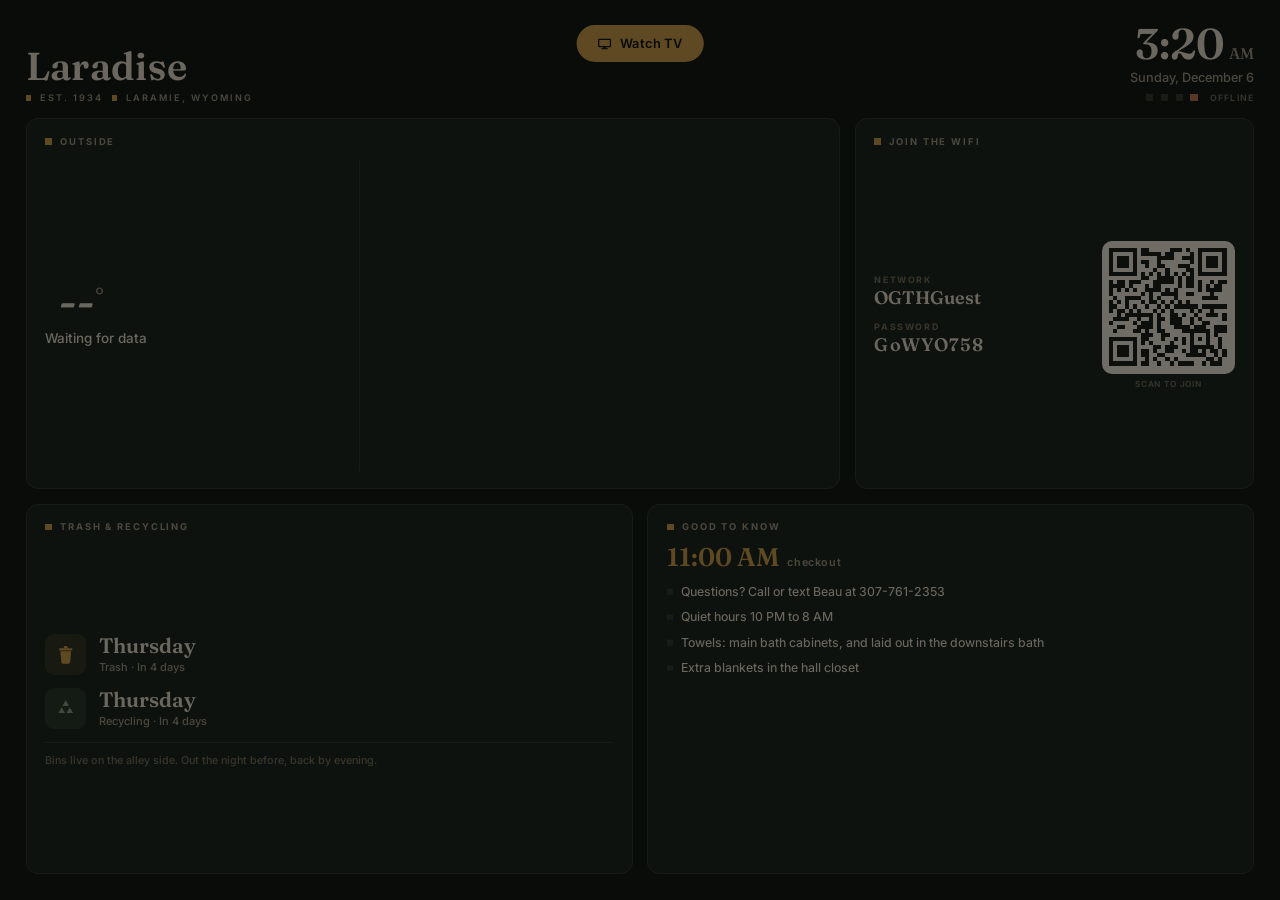
==== commit 113a79c3: "Laradise: dashboard as the home screen, Watch TV opens Clean Your TV, new house notes Co-Authored-By" ====
--- a/addons/laradise-dashboard/app/src/main/assets/index.html
+++ b/addons/laradise-dashboard/app/src/main/assets/index.html
@@ -419,10 +419,10 @@
 
   checkout: "11:00 AM",
   notes: [
+    "Questions? Call or text Beau at 307-761-2353",
     "Quiet hours 10 PM to 8 AM",
+    "Towels: main bath cabinets, and laid out in the downstairs bath",
     "Extra blankets in the hall closet",
-    "Towels: main bath cabinets, and laid out downstairs",
-    "Questions? Text Beau at 307-761-2353",
   ],
 
   // Guests can only move the setpoint inside this range.
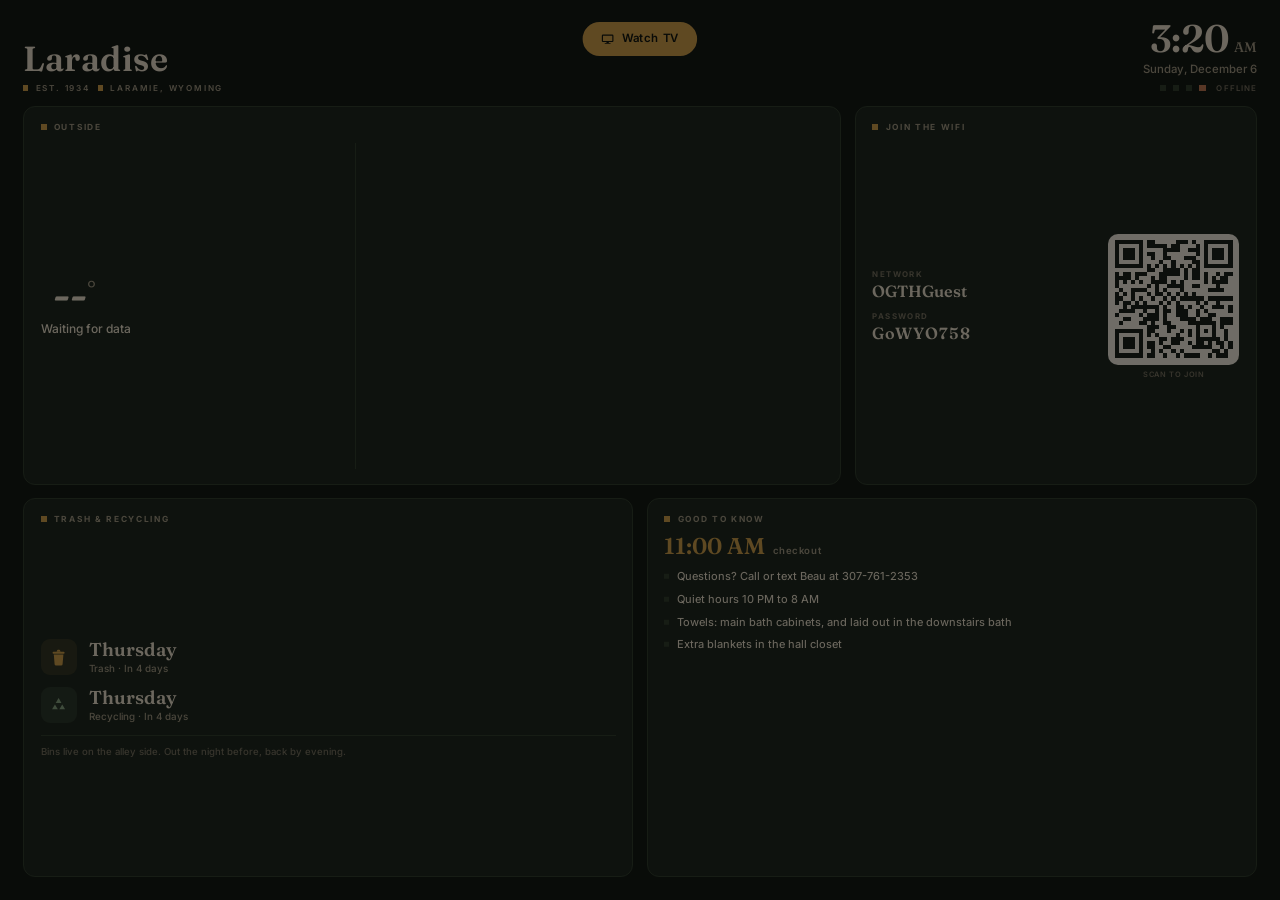
==== commit 14f20bc9: "Laradise: live Home Assistant thermostats (furnace + mini split), welcome name and real checkout The" ====
--- a/addons/laradise-dashboard/app/src/main/assets/index.html
+++ b/addons/laradise-dashboard/app/src/main/assets/index.html
@@ -140,6 +140,23 @@
   #wifiCard{grid-column:span 3;}
   #trashCard{grid-column:span 4;}
   #notesCard{grid-column:span 4;}
+  /* Two thermostats on a ~960 CSS px TV viewport: a smaller type scale, compact climate cards,
+     and enough room left for the WiFi card and the notes. */
+  html{font-size:12px;}
+  #climateCol{grid-column:span 3;}
+  #weatherCard{grid-column:span 5;}
+  #wifiCard{grid-column:span 4;}
+  #notesCard{grid-column:span 5;}
+  .clim{padding:1rem 1.2rem;}
+  .clim .card-eyebrow{margin-bottom:.5rem;}
+  .clim-temp{font-size:3.4rem;}
+  .clim .setrow{margin:.6rem 0;}
+  .clim .setbtn{width:3rem; height:3rem; font-size:1.6rem;}
+  .clim .settarget .val{font-size:2.1rem;}
+  .clim .modes{gap:.4rem;}
+  .clim .modebtn{padding:.45rem .3rem; min-width:3rem; font-size:.78rem;}
+  .checkout{flex-wrap:wrap; row-gap:.2rem;}
+  .checkout .t{white-space:nowrap;}
   body.noclimate #climateCol{display:none;}
   body.noclimate #weatherCard{grid-column:span 8;}
   body.noclimate #wifiCard{grid-column:span 4;}
@@ -305,7 +322,7 @@
 <div id="app">
   <header>
     <div class="brand">
-      <h1>Laradise</h1>
+      <h1 id="brandTitle">Laradise</h1>
       <div class="sub">
         <span class="sq"></span><span>Est. 1934</span>
         <span class="sq"></span><span>Laramie, Wyoming</span>
@@ -395,9 +412,10 @@
   token: "",
 
   // One or more climate entities. Find IDs in Developer Tools > States.
+  // "modes" limits the buttons guests see (the units also offer more).
   climate: [
-    { entity: "climate.laradise_mini_split", label: "Mini Split" },
-    // { entity: "climate.sensi_thermostat", label: "Furnace" },
+    { entity: "climate.living_room_main_thermostat_thermostat", label: "Main Furnace", modes: ["off", "heat"] },
+    { entity: "climate.laradise_mini_split_laradise_mini_split", label: "Mini Split", modes: ["off", "heat", "cool", "auto"] },
   ],
 
   // Where the forecast comes from while Home Assistant isn't connected (Open-Meteo, no key).
@@ -468,6 +486,16 @@
 const S = {};                 // entity_id -> {s: state, a: attributes}
 let ws = null, msgId = 0, retryMs = 2000;
 const pending = {};           // msgId -> handler
+// In the TV app, the Home Assistant URL and token come from the app's private storage (pushed over adb).
+if (window.LaradiseTV && LaradiseTV.config){
+  try {
+    CONFIG.haUrl = LaradiseTV.config("ha_url") || CONFIG.haUrl;
+    CONFIG.token = LaradiseTV.config("ha_token") || CONFIG.token;
+  } catch(e){}
+}
+// Guest name and checkout, from Home Assistant (Rental Control fills the checkout from Guesty).
+CONFIG.guestNameEntity = "input_text.current_guest_name";
+CONFIG.stayEntity = "sensor.rental_calendar_check_in";
 const demo = !CONFIG.token;
 
 function setConn(mode){
@@ -508,7 +536,7 @@
       subscribeEntities();
       fetchForecast();
     } else if (msg.type === "auth_invalid"){
-      setConn("auth");
+      setConn("auth"); startOpenMeteo();
     } else if (msg.type === "event" && msg.event){
       handleEntityEvent(msg.event);
     } else if (msg.type === "result" && pending[msg.id]){
@@ -532,6 +560,7 @@
 function trackedEntities(){
   const ids = CONFIG.climate.map(c => c.entity);
   if (CONFIG.weatherEntity) ids.push(CONFIG.weatherEntity);
+  ids.push(CONFIG.guestNameEntity, CONFIG.stayEntity);
   return ids;
 }
 function subscribeEntities(){
@@ -574,6 +603,7 @@
 function renderEntity(id){
   if (id === CONFIG.weatherEntity) renderWeather();
   if (CONFIG.climate.some(c => c.entity === id)) renderClimateCard(id);
+  if (id === CONFIG.guestNameEntity || id === CONFIG.stayEntity) renderStay();
 }
 
 /* ---- climate ---- */
@@ -661,7 +691,8 @@
   if (target != null){ tval.textContent = Math.round(target) + "\u00B0"; setrow.style.display = ""; }
   else { setrow.style.display = "none"; }
 
-  const modes = a.hvac_modes || [];
+  const cfg = CONFIG.climate.find(c => c.entity === entity) || {};
+  const modes = (a.hvac_modes || []).filter(m => !cfg.modes || cfg.modes.includes(m));
   modesEl.innerHTML = "";
   for (const m of modes){
     const b = document.createElement("button");
@@ -850,6 +881,25 @@
 function cssId(s){ return s.replace(/[^a-z0-9]/gi, "_"); }
 function cap(s){ return s.charAt(0).toUpperCase() + s.slice(1).replace(/[-_]/g, " "); }
 
+/* ---- welcome + checkout from Home Assistant ---- */
+function renderStay(){
+  const n = S[CONFIG.guestNameEntity];
+  const name = n && n.s ? String(n.s).trim() : "";
+  const known = name && !/^(guests?|undefined|unknown|unavailable|none)$/i.test(name);
+  document.getElementById("brandTitle").textContent = known ? "Welcome, " + name : "Laradise";
+
+  const st = S[CONFIG.stayEntity];
+  const t = document.getElementById("checkoutTime");
+  const l = t.nextElementSibling;
+  if (st && (st.s === "checked_in" || st.s === "awaiting_checkin") && st.a.end){
+    const end = new Date(st.a.end);
+    t.textContent = end.toLocaleTimeString(undefined, {hour:"numeric", minute:"2-digit"});
+    l.textContent = "checkout " + end.toLocaleDateString(undefined, {weekday:"short", month:"short", day:"numeric"});
+  } else {
+    t.textContent = CONFIG.checkout; l.textContent = "checkout";
+  }
+}
+
 /* ---- Watch TV: back to the TV's home screen (the app's LaradiseTV bridge) ---- */
 const tvBtn = document.getElementById("tvBtn");
 tvBtn.addEventListener("click", () => { if (window.LaradiseTV) window.LaradiseTV.home(); });
